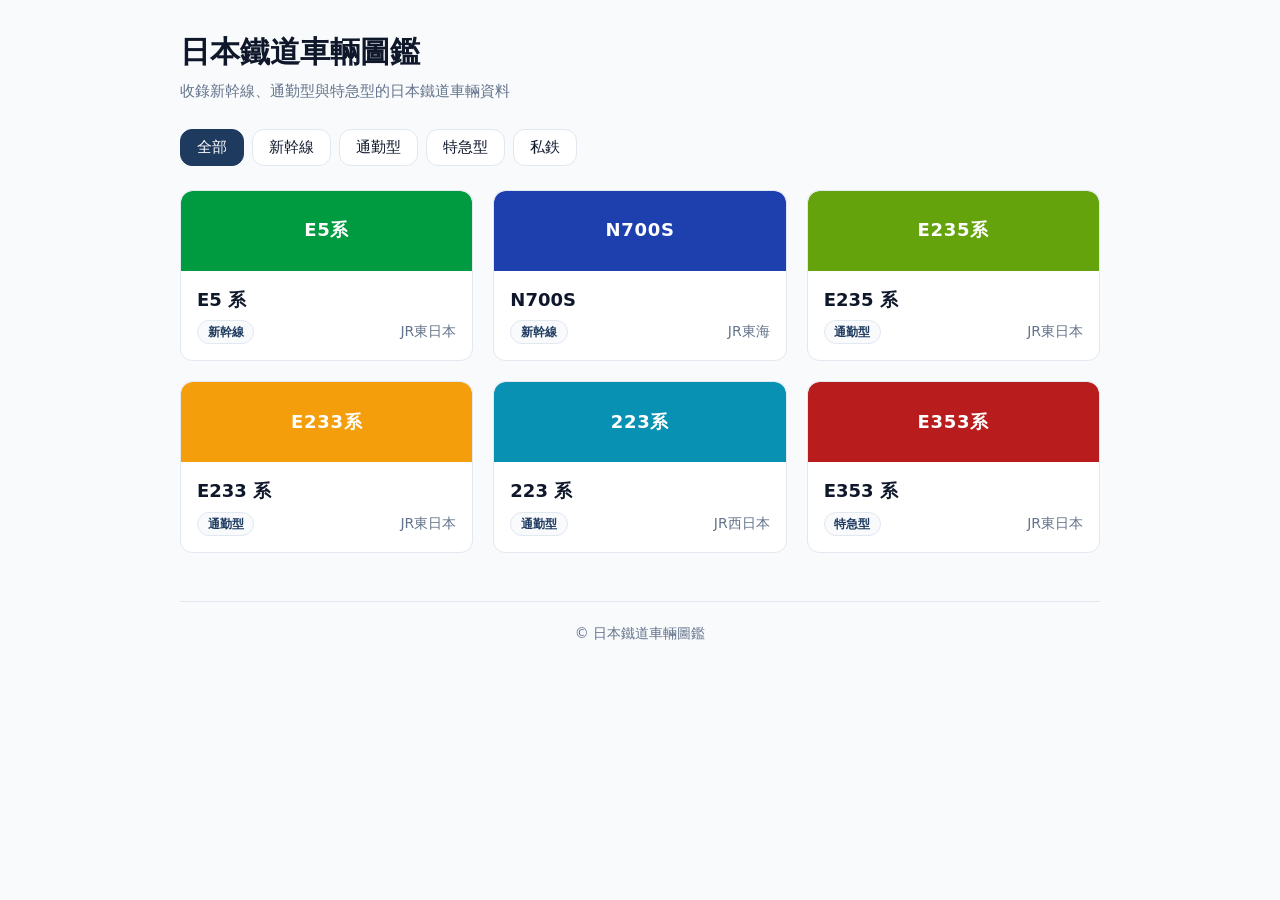
==== index.html @ cb3100de "Add initial HTML structure for railway vehicle catalog" ====
<!DOCTYPE html>
<html lang="zh-Hant">
<head>
<meta charset="UTF-8">
<meta name="viewport" content="width=device-width, initial-scale=1.0">
<title>日本鐵道車輛圖鑑</title>
<link rel="stylesheet" href="assets/style.css">
</head>
<body>
<header class="site-header">
<h1>日本鐵道車輛圖鑑</h1>
<p class="subtitle">收錄新幹線、通勤型與特急型的日本鐵道車輛資料</p>
</header>
<main>
<div class="filter-bar" id="filter-bar" role="group" aria-label="車型分類篩選"></div>
<div class="car-grid" id="car-grid"></div>
</main>
<footer>© 日本鐵道車輛圖鑑</footer>
<script src="assets/data.js"></script>
<script>
(() => {
const categories = typeof CATEGORIES !== "undefined" ? CATEGORIES : {};
const cars = typeof CARS !== "undefined" ? CARS : [];

const filterBar = document.getElementById("filter-bar");
const carGrid = document.getElementById("car-grid");

let activeCategory = "all";

function createFilterButton(key, label) {
const btn = document.createElement("button");
btn.type = "button";
btn.className = "filter-btn";
btn.dataset.category = key;
btn.textContent = label;

const isActive = activeCategory === key;
if (isActive) {
btn.classList.add("active");
}
btn.setAttribute("aria-pressed", String(isActive));

btn.addEventListener("click", () => {
activeCategory = key;
updateFilterButtons();
renderCars();
});

return btn;
}

function renderFilterButtons() {
filterBar.innerHTML = "";
filterBar.appendChild(createFilterButton("all", "全部"));

Object.entries(categories).forEach(([key, info]) => {
filterBar.appendChild(createFilterButton(key, info.label));
});
}

function updateFilterButtons() {
const buttons = filterBar.querySelectorAll(".filter-btn");
buttons.forEach((btn) => {
const isActive = btn.dataset.category === activeCategory;
btn.classList.toggle("active", isActive);
btn.setAttribute("aria-pressed", String(isActive));
});
}

function renderCars() {
carGrid.innerHTML = "";

const filteredCars = activeCategory === "all"
? cars
: cars.filter((car) => car.category === activeCategory);

if (filteredCars.length === 0) {
const emptyMessage = document.createElement("p");
emptyMessage.className = "empty-message";
emptyMessage.textContent = "目前沒有符合的車型";
carGrid.appendChild(emptyMessage);
return;
}

filteredCars.forEach((car) => {
const card = document.createElement("a");
card.className = "car-card";
card.href = `cars/${car.id}.html`;

const colorBlock = document.createElement("div");
colorBlock.className = "car-card-color";
colorBlock.textContent = car.nameJa;
colorBlock.style.backgroundColor = car.color;

const body = document.createElement("div");
body.className = "car-card-body";

const title = document.createElement("h3");
title.className = "car-card-title";
title.textContent = car.name;

const meta = document.createElement("div");
meta.className = "car-card-meta";

const badge = document.createElement("span");
badge.className = "category-badge";
badge.textContent = categories[car.category]
? categories[car.category].label
: car.category;

const operator = document.createElement("span");
operator.className = "car-card-operator";
operator.textContent = car.operator;

meta.appendChild(badge);
meta.appendChild(operator);

body.appendChild(title);
body.appendChild(meta);

card.appendChild(colorBlock);
card.appendChild(body);

carGrid.appendChild(card);
});
}

renderFilterButtons();
renderCars();
})();
</script>
</body>
</html>
---- assets/style.css ----
:root { --bg: #f8fafc; --fg: #0f172a; --muted: #64748b; --card: #ffffff;
--border: #e2e8f0; --accent: #1e3a5f; --radius: 12px; }

*, *::before, *::after { box-sizing: border-box; }

body { max-width: 960px; margin: 0 auto; padding: 2rem 1.25rem 3rem;
font-family: system-ui, "Noto Sans TC", sans-serif; line-height: 1.7;
background-color: var(--bg); color: var(--fg); }

a { color: var(--accent); }

h1 { margin: 0 0 1.25rem; font-size: 1.875rem; line-height: 1.3; color:
var(--fg); }

h2 { margin: 2rem 0 0.75rem; padding-bottom: 0.375rem; font-size: 1.25rem;
line-height: 1.4; color: var(--accent); border-bottom: 2px solid var(--border);
}

p { margin: 0 0 1rem; }

ul { margin: 0 0 1rem; padding-left: 1.5rem; }

li { margin-bottom: 0.5rem; }

.site-header { margin-bottom: 1.5rem; }

.subtitle { margin: -0.75rem 0 1.5rem; color: var(--muted);
font-size: 0.9375rem; }

.filter-bar { display: flex; flex-wrap: wrap; gap: 0.5rem;
margin-bottom: 1.5rem; }

.filter-btn { padding: 0.5rem 1rem; font-family: inherit; font-size: 0.9375rem;
font-weight: 500; color: var(--fg); background-color: var(--card); border: 1px
solid var(--border); border-radius: var(--radius); cursor: pointer; transition:
background-color 0.15s ease, color 0.15s ease, border-color 0.15s ease; }

.filter-btn:hover { border-color: var(--accent); color: var(--accent);
background-color: var(--bg); }

.filter-btn.active, .filter-btn[aria-pressed="true"] { background-color:
var(--accent); border-color: var(--accent); color: var(--card); }

.car-grid { display: grid; grid-template-columns: repeat(3, 1fr); gap: 1.25rem;
}

.car-card { display: flex; flex-direction: column; background-color:
var(--card); border: 1px solid var(--border); border-radius: var(--radius);
overflow: hidden; text-decoration: none; color: var(--fg); transition:
transform 0.2s ease, box-shadow 0.2s ease, border-color 0.2s ease; }

.car-card:hover { transform: translateY(-4px); border-color: var(--muted);
box-shadow: 0 6px 16px var(--border); }

.car-card-color { width: 100%; height: 80px; display: flex; align-items: center;
justify-content: center; text-align: center; background-color: var(--accent);
color: var(--card); font-size: 1.125rem; font-weight: 700;
letter-spacing: 0.04em; border-radius: var(--radius) var(--radius) 0 0; }

.car-card-body { padding: 1rem; display: flex; flex-direction: column;
gap: 0.5rem; }

.car-card-title { margin: 0; font-size: 1.125rem; font-weight: 700;
line-height: 1.4; color: var(--fg); }

.car-card-meta { display: flex; align-items: center; justify-content:
space-between; gap: 0.5rem; flex-wrap: wrap; }

.category-badge { display: inline-block; padding: 0.15rem 0.6rem;
font-size: 0.75rem; font-weight: 600; line-height: 1.5; color: var(--accent);
background-color: var(--bg); border: 1px solid var(--border); border-radius:
var(--radius); }

.car-card-operator { font-size: 0.875rem; color: var(--muted); }

.empty-message { padding: 2rem 0; color: var(--muted); text-align: center; }

.back-link { display: inline-flex; align-items: center; gap: 0.375rem;
padding: 0.375rem 0.875rem; font-size: 0.9375rem; font-weight: 500; color:
var(--accent); background-color: var(--card); border: 1px solid var(--border);
border-radius: var(--radius); text-decoration: none; transition:
background-color 0.15s ease, border-color 0.15s ease; }

.back-link:hover { background-color: var(--bg); border-color: var(--accent); }

.car-color-block { width: 100%; height: 120px; display: flex; align-items:
center; justify-content: center; margin-bottom: 1.5rem; background-color:
var(--accent); color: var(--card); font-size: 1.75rem; font-weight: 700;
letter-spacing: 0.05em; text-align: center; border-radius: var(--radius); }

table { width: 100%; border-collapse: collapse; margin-bottom: 1.5rem;
background-color: var(--card); }

th, td { padding: 0.75rem 1rem; border: 1px solid var(--border); text-align:
left; vertical-align: top; }

th, td:first-child { width: 30%; background-color: var(--bg); font-weight: 600;
color: var(--fg); }

.filter-btn:focus-visible, .car-card:focus-visible, .back-link:focus-visible {
outline: 2px solid var(--accent); outline-offset: 2px; }

footer { margin-top: 3rem; padding-top: 1.25rem; border-top: 1px solid
var(--border); color: var(--muted); font-size: 0.875rem; text-align: center; }

@media (max-width: 639px) { body { padding: 1.5rem 1rem 2.5rem; }

h1 { font-size: 1.5rem; }

.car-grid { grid-template-columns: 1fr; }

th, td:first-child { width: 36%; } }
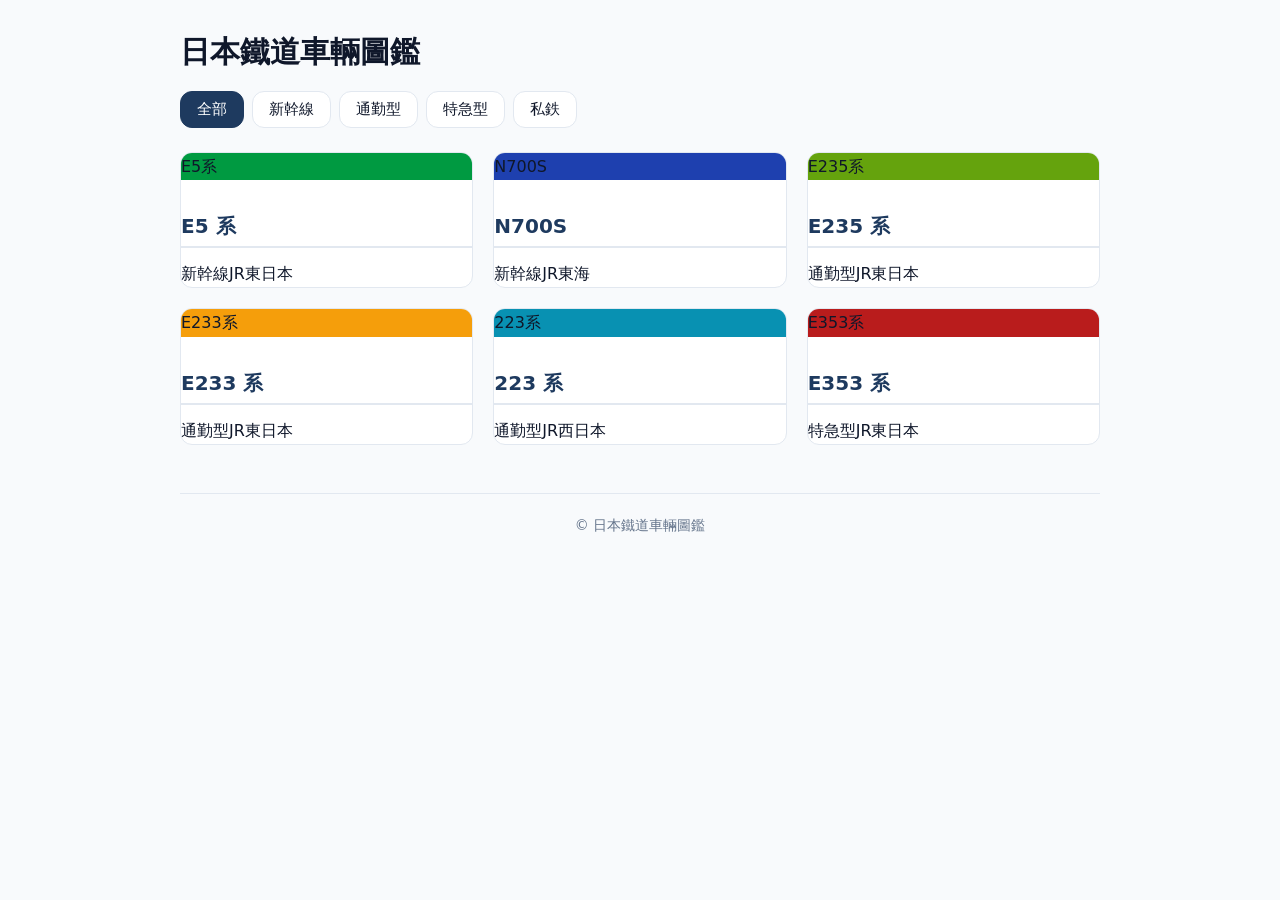
==== commit e9a4c1d8: "Refactor HTML structure and script initialization" ====
--- a/index.html
+++ b/index.html
@@ -1,133 +1,132 @@
 <!DOCTYPE html>
 <html lang="zh-Hant">
 <head>
-<meta charset="UTF-8">
-<meta name="viewport" content="width=device-width, initial-scale=1.0">
-<title>日本鐵道車輛圖鑑</title>
-<link rel="stylesheet" href="assets/style.css">
+  <meta charset="UTF-8">
+  <meta name="viewport" content="width=device-width, initial-scale=1.0">
+  <title>日本鐵道車輛圖鑑</title>
+  <link rel="stylesheet" href="assets/style.css">
 </head>
 <body>
-<header class="site-header">
-<h1>日本鐵道車輛圖鑑</h1>
-<p class="subtitle">收錄新幹線、通勤型與特急型的日本鐵道車輛資料</p>
-</header>
-<main>
-<div class="filter-bar" id="filter-bar" role="group" aria-label="車型分類篩選"></div>
-<div class="car-grid" id="car-grid"></div>
-</main>
-<footer>© 日本鐵道車輛圖鑑</footer>
-<script src="assets/data.js"></script>
-<script>
-(() => {
-const categories = typeof CATEGORIES !== "undefined" ? CATEGORIES : {};
-const cars = typeof CARS !== "undefined" ? CARS : [];
+  <header>
+    <h1>日本鐵道車輛圖鑑</h1>
+  </header>
 
-const filterBar = document.getElementById("filter-bar");
-const carGrid = document.getElementById("car-grid");
+  <main>
+    <div class="filter-bar" id="filter-bar" role="group" aria-label="車輛分類篩選"></div>
+    <div class="car-grid" id="car-grid"></div>
+  </main>
 
-let activeCategory = "all";
+  <footer>
+    <p>© 日本鐵道車輛圖鑑</p>
+  </footer>
 
-function createFilterButton(key, label) {
-const btn = document.createElement("button");
-btn.type = "button";
-btn.className = "filter-btn";
-btn.dataset.category = key;
-btn.textContent = label;
+  <script src="assets/data.js"></script>
+  <script>
+    (function () {
+      const filterBar = document.getElementById("filter-bar");
+      const carGrid = document.getElementById("car-grid");
+      const categories = typeof CATEGORIES !== "undefined" ? CATEGORIES : {};
+      const cars = typeof CARS !== "undefined" ? CARS : [];
+      let currentCategory = "all";
 
-const isActive = activeCategory === key;
-if (isActive) {
-btn.classList.add("active");
-}
-btn.setAttribute("aria-pressed", String(isActive));
+      function createFilterButton(key, label, isActive) {
+        const button = document.createElement("button");
+        button.type = "button";
+        button.className = isActive ? "filter-btn active" : "filter-btn";
+        button.dataset.category = key;
+        button.textContent = label;
+        button.addEventListener("click", function () {
+          currentCategory = key;
+          updateActiveButton();
+          renderCars();
+        });
+        return button;
+      }
 
-btn.addEventListener("click", () => {
-activeCategory = key;
-updateFilterButtons();
-renderCars();
-});
+      function updateActiveButton() {
+        const buttons = filterBar.querySelectorAll(".filter-btn");
+        buttons.forEach(function (btn) {
+          if (btn.dataset.category === currentCategory) {
+            btn.classList.add("active");
+          } else {
+            btn.classList.remove("active");
+          }
+        });
+      }
 
-return btn;
-}
+      function renderFilters() {
+        filterBar.innerHTML = "";
+        filterBar.appendChild(createFilterButton("all", "全部", true));
 
-function renderFilterButtons() {
-filterBar.innerHTML = "";
-filterBar.appendChild(createFilterButton("all", "全部"));
+        Object.keys(categories).forEach(function (key) {
+          const categoryInfo = categories[key];
+          const label = categoryInfo && categoryInfo.label ? categoryInfo.label : key;
+          filterBar.appendChild(createFilterButton(key, label, false));
+        });
+      }
 
-Object.entries(categories).forEach(([key, info]) => {
-filterBar.appendChild(createFilterButton(key, info.label));
-});
-}
+      function renderCars() {
+        carGrid.innerHTML = "";
 
-function updateFilterButtons() {
-const buttons = filterBar.querySelectorAll(".filter-btn");
-buttons.forEach((btn) => {
-const isActive = btn.dataset.category === activeCategory;
-btn.classList.toggle("active", isActive);
-btn.setAttribute("aria-pressed", String(isActive));
-});
-}
+        const filteredCars = currentCategory === "all"
+          ? cars
+          : cars.filter(function (car) {
+              return car.category === currentCategory;
+            });
 
-function renderCars() {
-carGrid.innerHTML = "";
+        if (filteredCars.length === 0) {
+          const emptyMessage = document.createElement("p");
+          emptyMessage.className = "empty-message";
+          emptyMessage.textContent = "目前沒有符合的車型";
+          carGrid.appendChild(emptyMessage);
+          return;
+        }
 
-const filteredCars = activeCategory === "all"
-? cars
-: cars.filter((car) => car.category === activeCategory);
+        filteredCars.forEach(function (car) {
+          const card = document.createElement("a");
+          card.className = "car-card";
+          card.href = "cars/" + car.id + ".html";
 
-if (filteredCars.length === 0) {
-const emptyMessage = document.createElement("p");
-emptyMessage.className = "empty-message";
-emptyMessage.textContent = "目前沒有符合的車型";
-carGrid.appendChild(emptyMessage);
-return;
-}
+          const colorBlock = document.createElement("div");
+          colorBlock.className = "car-color";
+          colorBlock.textContent = car.nameJa;
+          colorBlock.style.backgroundColor = car.color;
 
-filteredCars.forEach((car) => {
-const card = document.createElement("a");
-card.className = "car-card";
-card.href = `cars/${car.id}.html`;
+          const body = document.createElement("div");
+          body.className = "car-body";
 
-const colorBlock = document.createElement("div");
-colorBlock.className = "car-card-color";
-colorBlock.textContent = car.nameJa;
-colorBlock.style.backgroundColor = car.color;
+          const title = document.createElement("h2");
+          title.className = "car-name";
+          title.textContent = car.name;
 
-const body = document.createElement("div");
-body.className = "car-card-body";
+          const meta = document.createElement("div");
+          meta.className = "car-meta";
 
-const title = document.createElement("h3");
-title.className = "car-card-title";
-title.textContent = car.name;
+          const categoryBadge = document.createElement("span");
+          categoryBadge.className = "badge";
+          const categoryData = categories[car.category];
+          categoryBadge.textContent = categoryData && categoryData.label ? categoryData.label : car.category;
 
-const meta = document.createElement("div");
-meta.className = "car-card-meta";
+          const operator = document.createElement("span");
+          operator.className = "car-operator";
+          operator.textContent = car.operator;
 
-const badge = document.createElement("span");
-badge.className = "category-badge";
-badge.textContent = categories[car.category]
-? categories[car.category].label
-: car.category;
+          meta.appendChild(categoryBadge);
+          meta.appendChild(operator);
 
-const operator = document.createElement("span");
-operator.className = "car-card-operator";
-operator.textContent = car.operator;
+          body.appendChild(title);
+          body.appendChild(meta);
 
-meta.appendChild(badge);
-meta.appendChild(operator);
+          card.appendChild(colorBlock);
+          card.appendChild(body);
 
-body.appendChild(title);
-body.appendChild(meta);
+          carGrid.appendChild(card);
+        });
+      }
 
-card.appendChild(colorBlock);
-card.appendChild(body);
-
-carGrid.appendChild(card);
-});
-}
-
-renderFilterButtons();
-renderCars();
-})();
-</script>
+      renderFilters();
+      renderCars();
+    })();
+  </script>
 </body>
 </html>
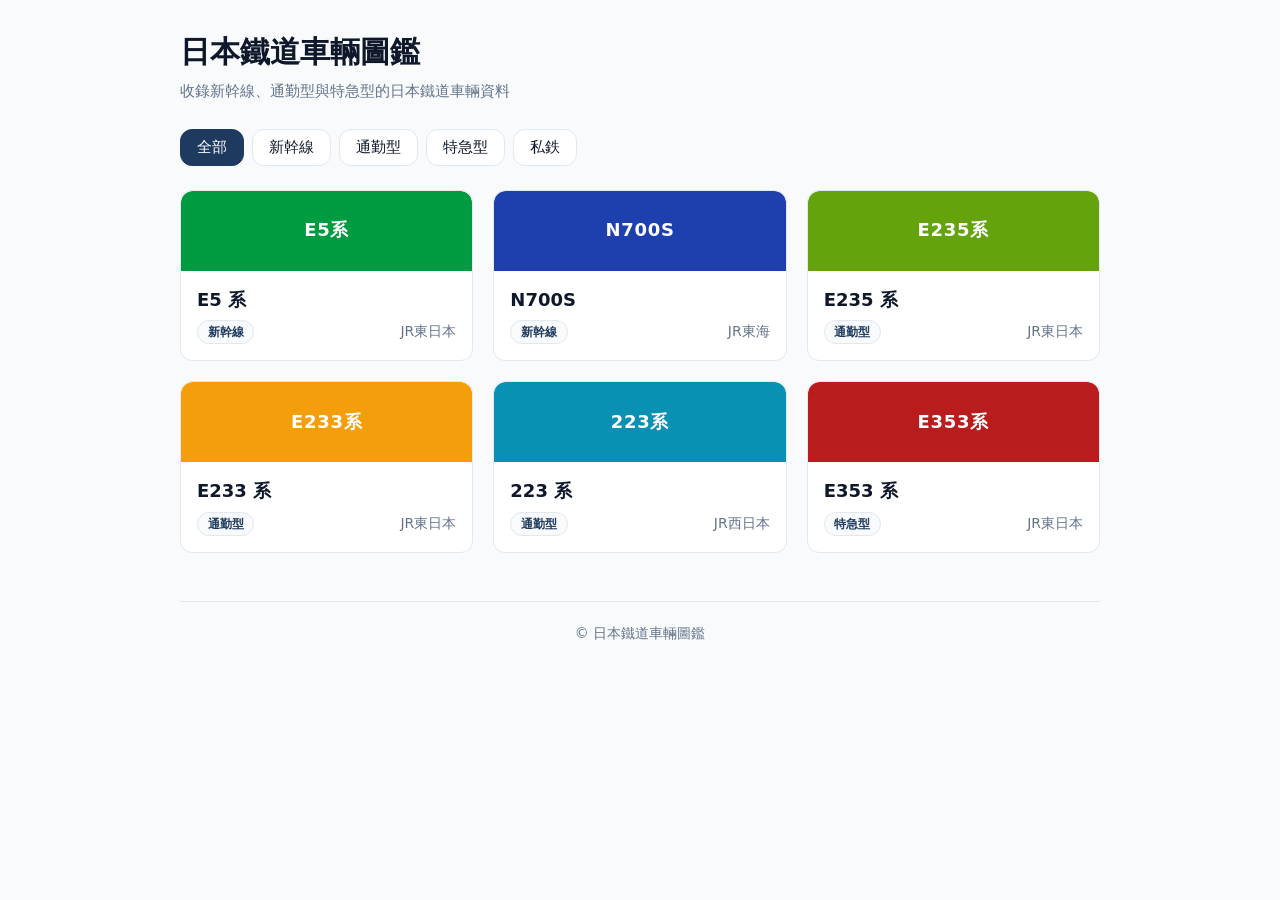
==== commit 5029eb8e: "Refactor HTML class names for consistency with CSS Updated class names in the HTML to align with sty" ====
--- a/index.html
+++ b/index.html
@@ -9,6 +9,7 @@
 <body>
   <header>
     <h1>日本鐵道車輛圖鑑</h1>
+    <p class="subtitle">收錄新幹線、通勤型與特急型的日本鐵道車輛資料</p>
   </header>
 
   <main>
@@ -88,27 +89,27 @@
           card.href = "cars/" + car.id + ".html";
 
           const colorBlock = document.createElement("div");
-          colorBlock.className = "car-color";
+          colorBlock.className = "car-card-color"; /* 對齊 style.css */
           colorBlock.textContent = car.nameJa;
           colorBlock.style.backgroundColor = car.color;
 
           const body = document.createElement("div");
-          body.className = "car-body";
+          body.className = "car-card-body"; /* 對齊 style.css */
 
-          const title = document.createElement("h2");
-          title.className = "car-name";
+          const title = document.createElement("h3"); /* 改用 h3 */
+          title.className = "car-card-title"; /* 對齊 style.css */
           title.textContent = car.name;
 
           const meta = document.createElement("div");
-          meta.className = "car-meta";
+          meta.className = "car-card-meta"; /* 對齊 style.css */
 
           const categoryBadge = document.createElement("span");
-          categoryBadge.className = "badge";
+          categoryBadge.className = "category-badge"; /* 對齊 style.css */
           const categoryData = categories[car.category];
           categoryBadge.textContent = categoryData && categoryData.label ? categoryData.label : car.category;
 
           const operator = document.createElement("span");
-          operator.className = "car-operator";
+          operator.className = "car-card-operator"; /* 對齊 style.css */
           operator.textContent = car.operator;
 
           meta.appendChild(categoryBadge);
